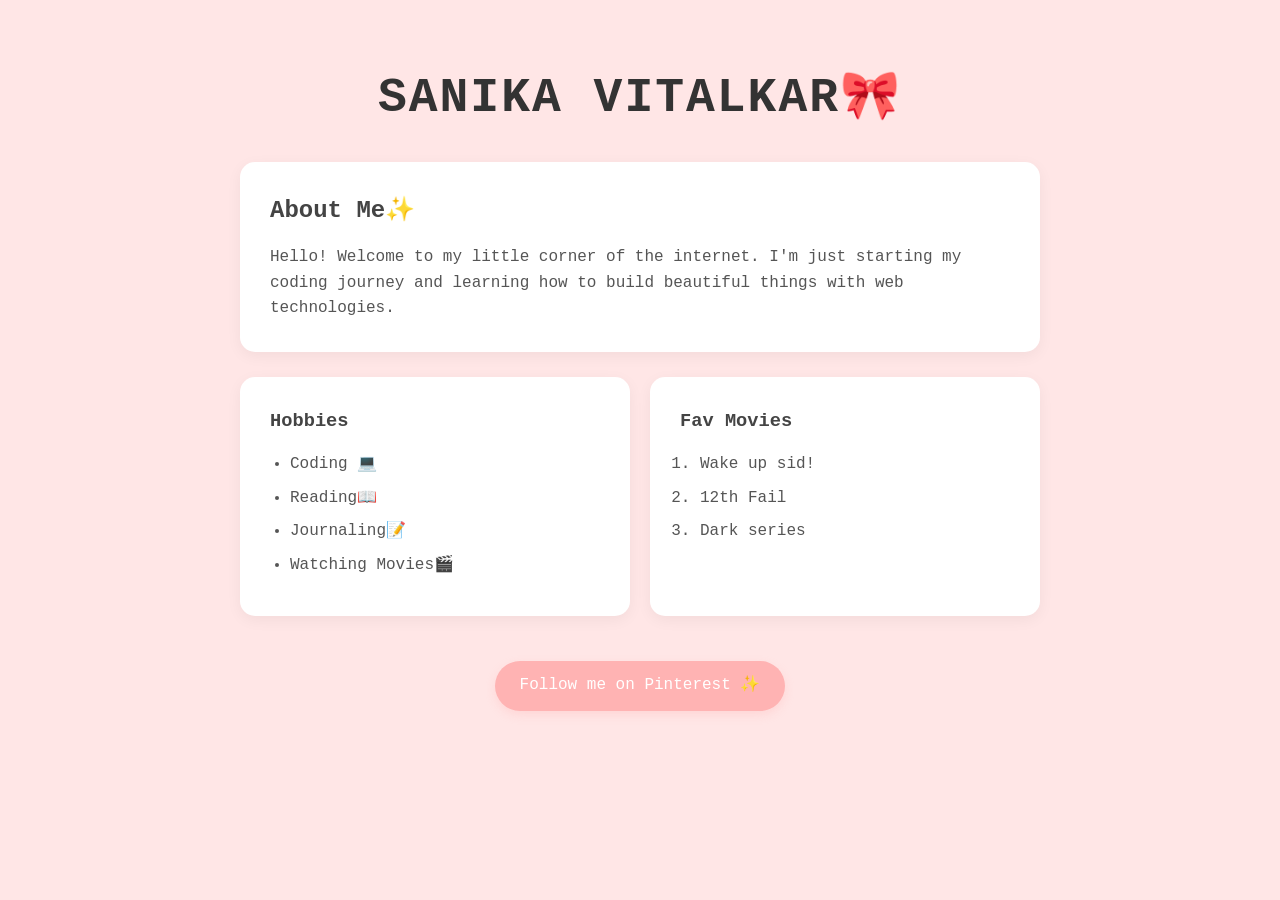
==== index.html @ 70b39cd8 "rename to index.html" ====
<!DOCTYPE html>
<html lang="en">
<head>
    <meta charset="UTF-8">
    <meta name="viewport" content="width=device-width, initial-scale=1.0">
    <title>Sanika's Profile</title>
    <!-- Link to the new CSS file -->
    <link rel="stylesheet" href="style.css">
    <!-- Link to Google Fonts for an aesthetic look -->
    <link rel="preconnect" href="https://fonts.googleapis.com">
    <link href="https://fonts.googleapis.com/css2?family=Poppins:wght@300;400;600&display=swap" rel="stylesheet">
</head>
<body>

    <div class="main-container">
        <!-- Name in Centre -->
        <header>
            <h1>Sanika Vitalkar🎀</h1>
        </header>

        <!-- About Me Section -->
        <section class="card">
            <h2>About Me✨</h2>
            <p>Hello! Welcome to my little corner of the internet. I'm just starting my coding journey and learning how to build beautiful things with web technologies.</p>
        </section>

<!-- Details Section (Hobbies, Movies) -->
        <section class="details-grid">
            <div class="card">
                <h3>Hobbies</h3>
                <ul>
                    <li>Coding 💻</li>
                    <li>Reading📖</li>
                    <li>Journaling📝</li>
                    <li>Watching Movies🎬</li>
                </ul>
            </div>
            
            <div class="card">
                <h3>Fav Movies</h3>
                <ol>
                    <li>Wake up sid!</li>
                    <li>12th Fail</li>
                    <li>Dark series</li>
                </ol>
            </div>
        </section>

        <!-- Pinterest Link -->
        <footer class="footer">
            <a href="https://pin.it/4tA5A5gts" target="_blank" class="pinterest-link">
                Follow me on Pinterest ✨
            </a>
        </footer>
---- style.css ----
/* --- Global Styles --- */
* {
    box-sizing: border-box;
    margin: 0;
    padding: 0;
}

body {
    /* Apply the light pink background color */
    background-color: #ffe6e6; 
    /* Use the modern, aesthetic font */
    font-family: 'Courier New', monospace;
    color: #555;
    line-height: 1.6;
    display: flex;
    justify-content: center;
    min-height: 100vh;
    padding: 20px;
}

.main-container {
    width: 100%;
    max-width: 800px; /* Keeps the content from getting too wide */
    display: flex;
    flex-direction: column;
    gap: 25px; /* Space between sections */
}
/* --- Typography --- */
h1 {
    text-align: center;
    color: #333;
    font-weight: 600;
    margin-top: 40px;
    font-size: 3em; /* Big and centered */
    text-transform: uppercase;
    letter-spacing: 2px;
}

h2, h3 {
    color: #444;
    margin-bottom: 15px;
    font-weight: 600;
}

/* --- The Card Container Style --- */
.card {
    background: white;
    padding: 30px;
    border-radius: 15px;
    /* Soft shadow for the minimal, floating look */
    box-shadow: 0 4px 15px rgba(0,0,0,0.05); 
}
/* --- Details Section (Two columns) --- */
.details-grid {
    display: grid;
    grid-template-columns: 1fr 1fr; /* Two equal columns */
    gap: 20px;
}

/* Make it stack vertically on small screens */
@media (max-width: 600px) {
    .details-grid {
        grid-template-columns: 1fr;
    }
}

ul, ol {
    margin-left: 20px;
}

li {
    margin-bottom: 8px;
}

/* --- Footer & Pinterest Link --- */
.footer {
    text-align: center;
    margin-top: 20px;
    margin-bottom: 40px;
}
.pinterest-link {
    display: inline-block;
    text-decoration: none;
    /* Aesthetic button color */
    background-color: #ffb3b3; 
    color: white;
    padding: 12px 25px;
    border-radius: 30px; /* Pill shape button */
    font-weight: 500;
    transition: background-color 0.3s ease;
    box-shadow: 0 4px 10px rgba(255,179,179,0.3);
}

.pinterest-link:hover {
    /* Slightly darker pink on hover */
    background-color: #ff9999; 
}
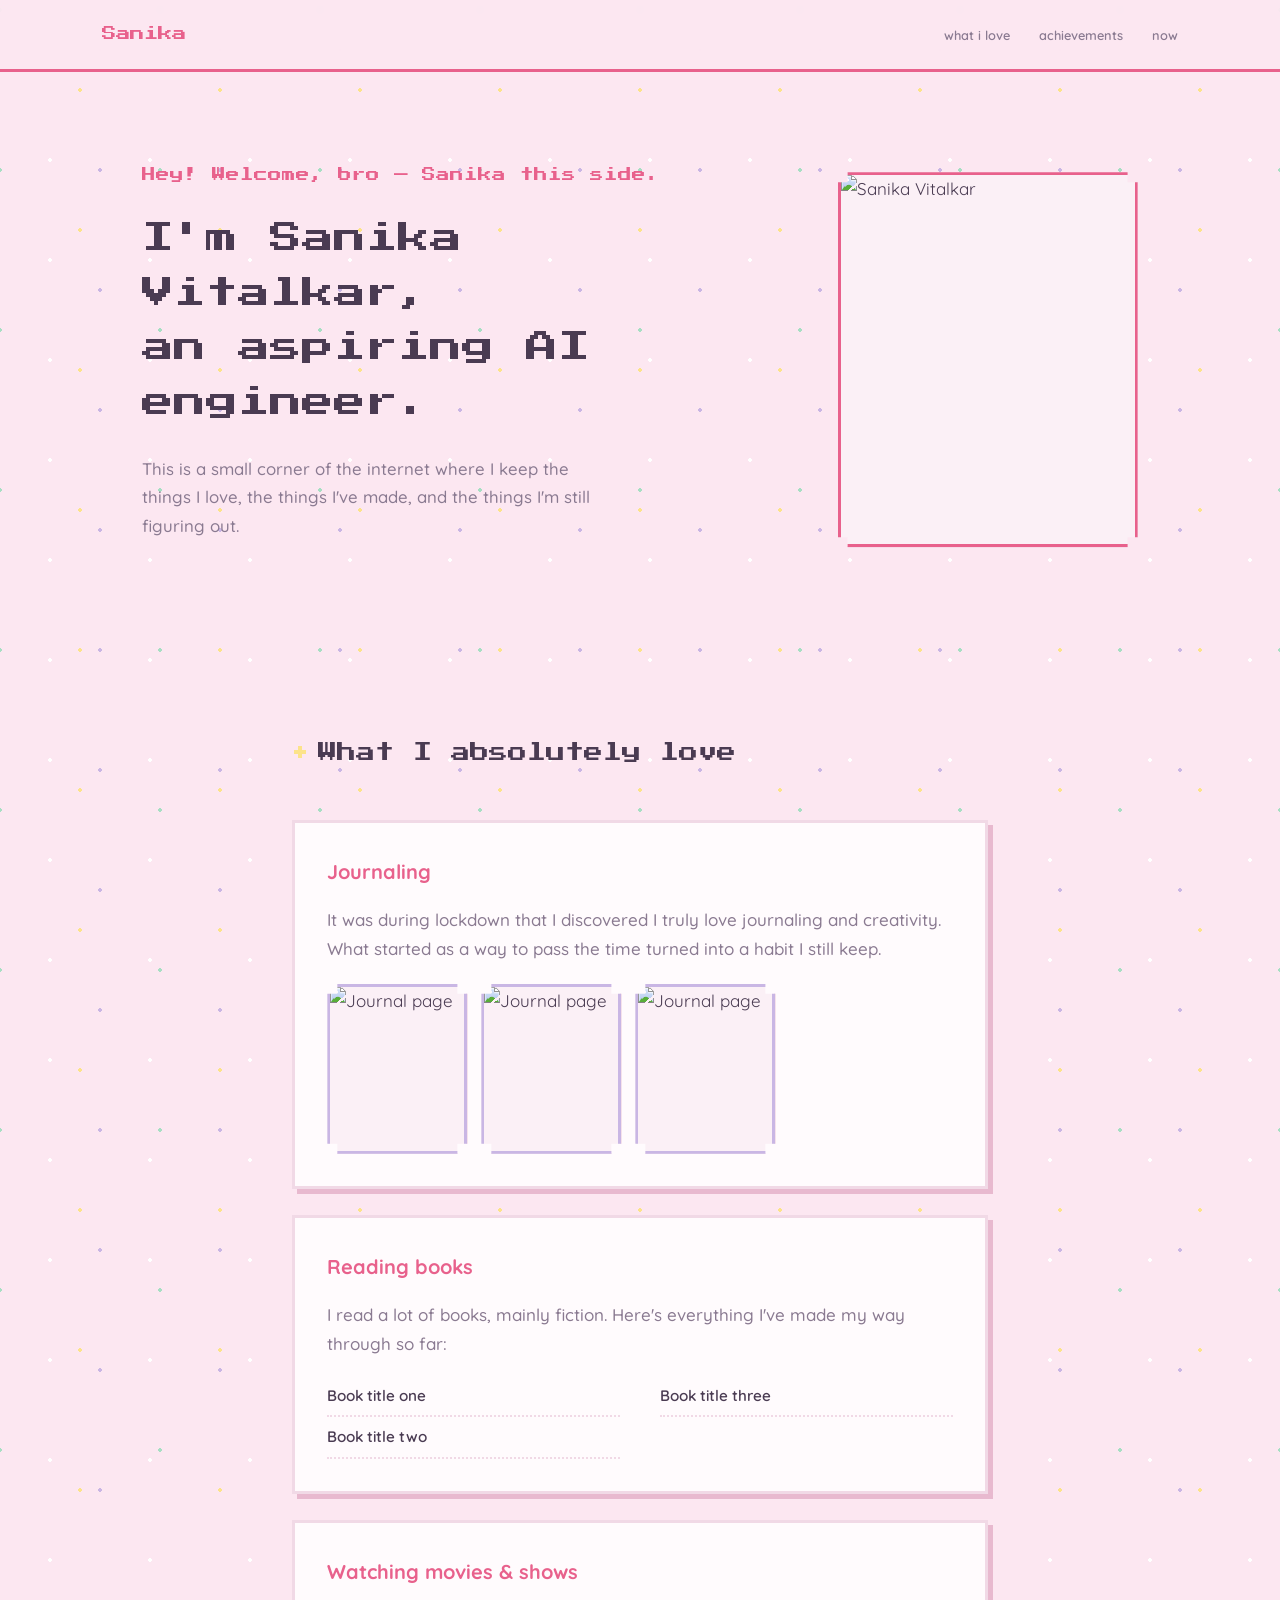
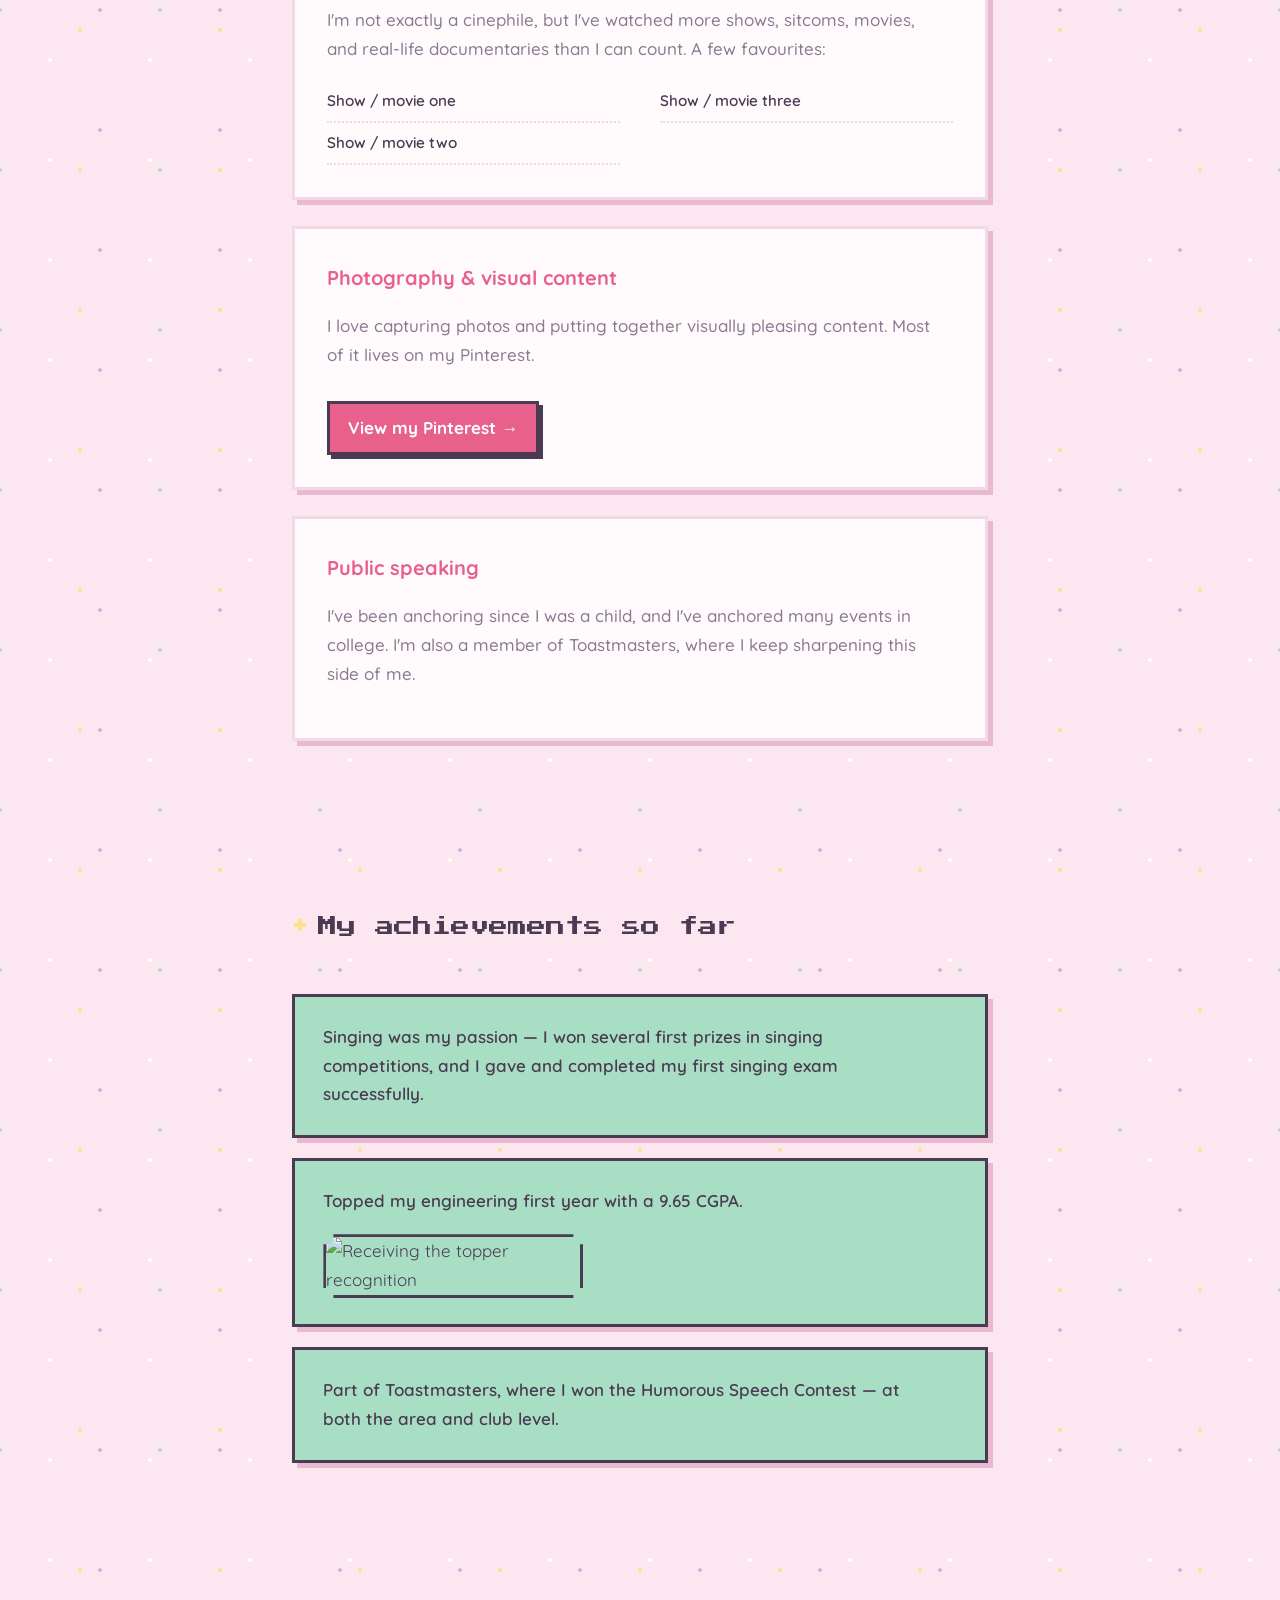
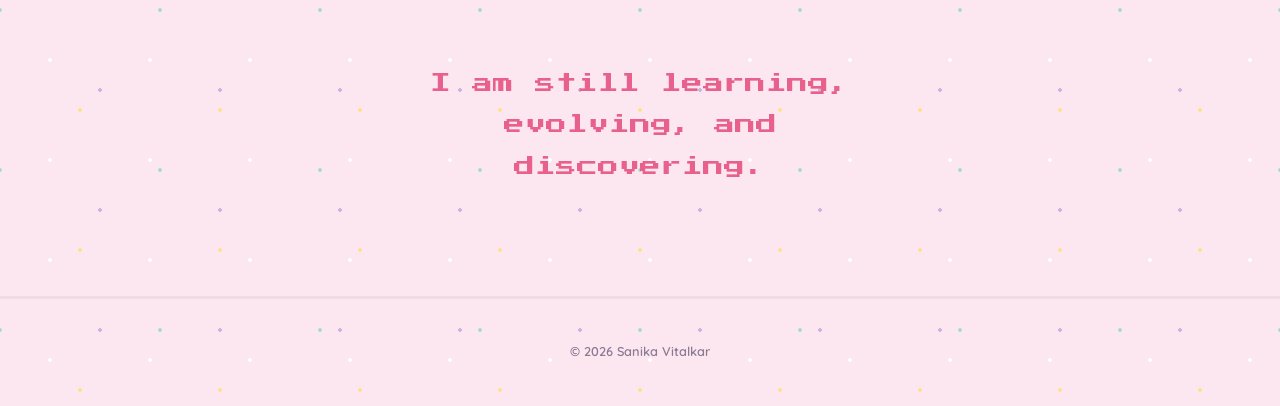
==== commit a829b1bb: "Updated Portfolio" ====
--- a/index.html
+++ b/index.html
@@ -1,54 +1,119 @@
 <!DOCTYPE html>
 <html lang="en">
 <head>
-    <meta charset="UTF-8">
-    <meta name="viewport" content="width=device-width, initial-scale=1.0">
-    <title>Sanika's Profile</title>
-    <!-- Link to the new CSS file -->
-    <link rel="stylesheet" href="style.css">
-    <!-- Link to Google Fonts for an aesthetic look -->
-    <link rel="preconnect" href="https://fonts.googleapis.com">
-    <link href="https://fonts.googleapis.com/css2?family=Poppins:wght@300;400;600&display=swap" rel="stylesheet">
+<meta charset="UTF-8">
+<meta name="viewport" content="width=device-width, initial-scale=1.0">
+<title>Sanika Vitalkar</title>
+<link rel="preconnect" href="https://fonts.googleapis.com">
+<link rel="preconnect" href="https://fonts.gstatic.com" crossorigin>
+<link href="https://fonts.googleapis.com/css2?family=Press+Start+2P&family=Quicksand:wght@400;500;600;700&display=swap" rel="stylesheet">
+<link rel="stylesheet" href="style.css">
 </head>
 <body>
 
-    <div class="main-container">
-        <!-- Name in Centre -->
-        <header>
-            <h1>Sanika Vitalkar🎀</h1>
-        </header>
+<nav class="topnav">
+  <span class="brand">Sanika</span>
+  <div class="navlinks">
+    <a href="#love">what i love</a>
+    <a href="#achievements">achievements</a>
+    <a href="#now">now</a>
+  </div>
+</nav>
 
-        <!-- About Me Section -->
-        <section class="card">
-            <h2>About Me✨</h2>
-            <p>Hello! Welcome to my little corner of the internet. I'm just starting my coding journey and learning how to build beautiful things with web technologies.</p>
-        </section>
+<!-- ============ INTRO ============ -->
+<header class="intro" id="intro">
+  <div class="intro-text">
+    <p class="greeting">Hey! Welcome, bro — Sanika this side.</p>
+    <h1>I'm Sanika Vitalkar,<br>an aspiring AI engineer.</h1>
+    <p class="intro-sub">This is a small corner of the internet where I keep the things I love, the things I've made, and the things I'm still figuring out.</p>
+  </div>
+  <div class="intro-photo pixel-corners">
+    <img src="images/intro.jpg" alt="Sanika Vitalkar">
+    <!-- Replace images/intro.jpg with your photo. Keep the filename or update the src above. -->
+  </div>
+</header>
 
-<!-- Details Section (Hobbies, Movies) -->
-        <section class="details-grid">
-            <div class="card">
-                <h3>Hobbies</h3>
-                <ul>
-                    <li>Coding 💻</li>
-                    <li>Reading📖</li>
-                    <li>Journaling📝</li>
-                    <li>Watching Movies🎬</li>
-                </ul>
-            </div>
-            
-            <div class="card">
-                <h3>Fav Movies</h3>
-                <ol>
-                    <li>Wake up sid!</li>
-                    <li>12th Fail</li>
-                    <li>Dark series</li>
-                </ol>
-            </div>
-        </section>
+<!-- ============ WHAT I LOVE ============ -->
+<section class="love" id="love">
+  <h2><span class="pixel-star" aria-hidden="true"></span>What I absolutely love</h2>
 
-        <!-- Pinterest Link -->
-        <footer class="footer">
-            <a href="https://pin.it/4tA5A5gts" target="_blank" class="pinterest-link">
-                Follow me on Pinterest ✨
-            </a>
-        </footer>+  <div class="love-item">
+    <h3>Journaling</h3>
+    <p>It was during lockdown that I discovered I truly love journaling and creativity. What started as a way to pass the time turned into a habit I still keep.</p>
+    <div class="photo-strip">
+      <img class="pixel-corners" src="images/journal-1.jpg" alt="Journal page">
+      <img class="pixel-corners" src="images/journal-2.jpg" alt="Journal page">
+      <img class="pixel-corners" src="images/journal-3.jpg" alt="Journal page">
+      <!-- Add as many images/journal-*.jpg files as you like, and copy this <img> line for each -->
+    </div>
+  </div>
+
+  <div class="love-item">
+    <h3>Reading books</h3>
+    <p>I read a lot of books, mainly fiction. Here's everything I've made my way through so far:</p>
+    <ul class="stack-list">
+      <li>Book title one</li>
+      <li>Book title two</li>
+      <li>Book title three</li>
+      <!-- Add one <li> per book -->
+    </ul>
+  </div>
+
+  <div class="love-item">
+    <h3>Watching movies &amp; shows</h3>
+    <p>I'm not exactly a cinephile, but I've watched more shows, sitcoms, movies, and real-life documentaries than I can count. A few favourites:</p>
+    <ul class="stack-list">
+      <li>Show / movie one</li>
+      <li>Show / movie two</li>
+      <li>Show / movie three</li>
+      <!-- Add one <li> per favourite -->
+    </ul>
+  </div>
+
+  <div class="love-item">
+    <h3>Photography &amp; visual content</h3>
+    <p>I love capturing photos and putting together visually pleasing content. Most of it lives on my Pinterest.</p>
+    <a class="pinterest-link" href="https://pinterest.com/yourusername" target="_blank" rel="noopener">View my Pinterest &rarr;</a>
+    <!-- Replace the href above with your actual Pinterest URL -->
+  </div>
+
+  <div class="love-item">
+    <h3>Public speaking</h3>
+    <p>I've been anchoring since I was a child, and I've anchored many events in college. I'm also a member of Toastmasters, where I keep sharpening this side of me.</p>
+  </div>
+</section>
+
+<!-- ============ ACHIEVEMENTS ============ -->
+<section class="achievements" id="achievements">
+  <h2><span class="pixel-star" aria-hidden="true"></span>My achievements so far</h2>
+
+  <div class="achievement">
+    <p>Singing was my passion — I won several first prizes in singing competitions, and I gave and completed my first singing exam successfully.</p>
+  </div>
+
+  <div class="achievement achievement-with-image">
+    <p>Topped my engineering first year with a 9.65 CGPA.</p>
+    <img class="pixel-corners" src="images/topper.jpg" alt="Receiving the topper recognition">
+    <!-- Replace images/topper.jpg with your photo from that recognition -->
+  </div>
+
+  <div class="achievement">
+    <p>Part of Toastmasters, where I won the Humorous Speech Contest — at both the area and club level.</p>
+  </div>
+</section>
+
+<!-- ============ NOW ============ -->
+<section class="now" id="now">
+  <p>I am still learning, evolving, and discovering.</p>
+</section>
+
+<footer>
+  <p>&copy; <span id="year"></span> Sanika Vitalkar</p>
+</footer>
+
+<script>
+  document.getElementById('year').textContent = new Date().getFullYear();
+</script>
+
+</body>
+</html>
--- a/style.css
+++ b/style.css
@@ -1,97 +1,301 @@
-/* --- Global Styles --- */
-* {
-    box-sizing: border-box;
-    margin: 0;
-    padding: 0;
-}
+:root {
+  --pink-bg: #FCE7F1;
+  --paper: #FFFBFD;
+  --paper-raised: #FBF0F6;
+  --ink: #4A3B52;
+  --ink-soft: #8A7A91;
+  --lavender: #C9B6E4;
+  --mint: #A8DFC4;
+  --butter: #FCE38A;
+  --berry: #E8618C;
+  --rule: #F1D9E6;
+  --shadow: #E8B9CF;
+}
+
+* { box-sizing: border-box; }
+
+html { scroll-behavior: smooth; }
 
 body {
-    /* Apply the light pink background color */
-    background-color: #ffe6e6; 
-    /* Use the modern, aesthetic font */
-    font-family: 'Courier New', monospace;
-    color: #555;
-    line-height: 1.6;
-    display: flex;
-    justify-content: center;
-    min-height: 100vh;
-    padding: 20px;
-}
-
-.main-container {
-    width: 100%;
-    max-width: 800px; /* Keeps the content from getting too wide */
-    display: flex;
-    flex-direction: column;
-    gap: 25px; /* Space between sections */
-}
-/* --- Typography --- */
-h1 {
-    text-align: center;
-    color: #333;
-    font-weight: 600;
-    margin-top: 40px;
-    font-size: 3em; /* Big and centered */
-    text-transform: uppercase;
-    letter-spacing: 2px;
-}
-
-h2, h3 {
-    color: #444;
-    margin-bottom: 15px;
-    font-weight: 600;
-}
-
-/* --- The Card Container Style --- */
-.card {
-    background: white;
-    padding: 30px;
-    border-radius: 15px;
-    /* Soft shadow for the minimal, floating look */
-    box-shadow: 0 4px 15px rgba(0,0,0,0.05); 
-}
-/* --- Details Section (Two columns) --- */
-.details-grid {
-    display: grid;
-    grid-template-columns: 1fr 1fr; /* Two equal columns */
-    gap: 20px;
-}
-
-/* Make it stack vertically on small screens */
-@media (max-width: 600px) {
-    .details-grid {
-        grid-template-columns: 1fr;
-    }
-}
-
-ul, ol {
-    margin-left: 20px;
-}
-
-li {
-    margin-bottom: 8px;
-}
-
-/* --- Footer & Pinterest Link --- */
-.footer {
-    text-align: center;
-    margin-top: 20px;
-    margin-bottom: 40px;
-}
+  margin: 0;
+  background-color: var(--pink-bg);
+  background-image:
+    radial-gradient(var(--butter) 2px, transparent 2px),
+    radial-gradient(var(--mint) 2px, transparent 2px),
+    radial-gradient(var(--lavender) 2px, transparent 2px),
+    radial-gradient(#FFFFFF 2px, transparent 2px);
+  background-size: 140px 140px, 160px 160px, 120px 120px, 100px 100px;
+  background-position: 10px 20px, 80px 90px, 40px 110px, 100px 10px;
+  image-rendering: pixelated;
+  color: var(--ink);
+  font-family: 'Quicksand', sans-serif;
+  font-size: 17px;
+  line-height: 1.7;
+}
+
+h1, h2, h3, .greeting, .brand {
+  font-family: 'Press Start 2P', monospace;
+  font-weight: 400;
+  margin: 0;
+  color: var(--ink);
+}
+
+a { color: inherit; }
+
+/* pixel corner cut - chunky 8-bit frame */
+.pixel-corners {
+  clip-path: polygon(
+    0 10px, 10px 10px, 10px 0,
+    calc(100% - 10px) 0, calc(100% - 10px) 10px, 100% 10px,
+    100% calc(100% - 10px), calc(100% - 10px) calc(100% - 10px), calc(100% - 10px) 100%,
+    10px 100%, 10px calc(100% - 10px), 0 calc(100% - 10px)
+  );
+}
+
+/* pixel star / sparkle icon, built from blocks (no font emoji) */
+.pixel-star {
+  display: inline-block;
+  width: 16px;
+  height: 16px;
+  margin-right: 10px;
+  vertical-align: middle;
+  background-image:
+    linear-gradient(var(--butter), var(--butter));
+  -webkit-mask-image: url("data:image/svg+xml,%3Csvg xmlns='http://www.w3.org/2000/svg' viewBox='0 0 8 8' shape-rendering='crispEdges'%3E%3Cpath fill='%23000' d='M3 0h2v2h2v2h-2v2h-2v-2h-2v-2h2z'/%3E%3C/svg%3E");
+  mask-image: url("data:image/svg+xml,%3Csvg xmlns='http://www.w3.org/2000/svg' viewBox='0 0 8 8' shape-rendering='crispEdges'%3E%3Cpath fill='%23000' d='M3 0h2v2h2v2h-2v2h-2v-2h-2v-2h2z'/%3E%3C/svg%3E");
+  mask-size: contain;
+  -webkit-mask-size: contain;
+  image-rendering: pixelated;
+}
+
+/* ---------- NAV ---------- */
+.topnav {
+  position: sticky;
+  top: 0;
+  z-index: 10;
+  display: flex;
+  justify-content: space-between;
+  align-items: center;
+  padding: 20px 8vw;
+  background: rgba(252, 231, 241, 0.9);
+  backdrop-filter: blur(4px);
+  border-bottom: 3px solid var(--berry);
+}
+
+.brand { font-size: 0.9rem; color: var(--berry); }
+
+.navlinks a {
+  text-decoration: none;
+  margin-left: 24px;
+  font-size: 0.8rem;
+  font-family: 'Quicksand', sans-serif;
+  font-weight: 600;
+  color: var(--ink-soft);
+  padding-bottom: 3px;
+  border-bottom: 3px solid transparent;
+  transition: border-color 0.15s ease, color 0.15s ease;
+}
+
+.navlinks a:hover {
+  color: var(--berry);
+  border-color: var(--mint);
+}
+
+/* ---------- INTRO ---------- */
+.intro {
+  display: flex;
+  align-items: center;
+  gap: 6vw;
+  padding: 10vh 8vw 12vh;
+  max-width: 1200px;
+  margin: 0 auto;
+}
+
+.intro-text { flex: 1.3; }
+
+.greeting {
+  font-size: 0.85rem;
+  color: var(--berry);
+  display: inline-block;
+  margin-bottom: 24px;
+  line-height: 1.8;
+}
+
+.intro h1 {
+  font-size: clamp(1.3rem, 3vw, 2rem);
+  line-height: 1.7;
+}
+
+.intro-sub {
+  margin-top: 26px;
+  max-width: 46ch;
+  color: var(--ink-soft);
+  font-size: 1.05rem;
+  font-weight: 500;
+}
+
+.intro-photo {
+  flex: 1;
+  aspect-ratio: 4 / 5;
+  background: var(--paper-raised);
+  border: 3px solid var(--berry);
+  box-shadow: 6px 6px 0 var(--shadow);
+  overflow: hidden;
+  max-width: 300px;
+}
+
+.intro-photo img {
+  width: 100%;
+  height: 100%;
+  object-fit: cover;
+  display: block;
+}
+
+/* ---------- SECTIONS ---------- */
+section {
+  padding: 8vh 8vw;
+  max-width: 900px;
+  margin: 0 auto;
+}
+
+section h2 {
+  font-size: 1.2rem;
+  margin-bottom: 50px;
+  display: flex;
+  align-items: center;
+}
+
+/* ---------- WHAT I LOVE ---------- */
+.love-item {
+  padding: 32px;
+  margin-bottom: 26px;
+  background: var(--paper);
+  border: 3px solid var(--rule);
+  box-shadow: 5px 5px 0 var(--shadow);
+}
+
+.love-item h3 {
+  font-family: 'Quicksand', sans-serif;
+  font-size: 1.25rem;
+  font-weight: 700;
+  margin-bottom: 10px;
+  color: var(--berry);
+}
+
+.love-item p {
+  color: var(--ink-soft);
+  max-width: 62ch;
+  font-weight: 500;
+}
+
+.stack-list {
+  margin: 16px 0 0;
+  padding: 0;
+  list-style: none;
+  columns: 2;
+  column-gap: 40px;
+}
+
+.stack-list li {
+  padding: 7px 0;
+  border-bottom: 2px dotted var(--rule);
+  break-inside: avoid;
+  font-size: 0.95rem;
+  font-weight: 600;
+}
+
+.photo-strip {
+  display: flex;
+  gap: 14px;
+  margin-top: 20px;
+  flex-wrap: wrap;
+}
+
+.photo-strip img {
+  width: 140px;
+  height: 170px;
+  object-fit: cover;
+  background: var(--paper-raised);
+  border: 3px solid var(--lavender);
+  box-shadow: 4px 4px 0 var(--shadow);
+}
+
 .pinterest-link {
-    display: inline-block;
-    text-decoration: none;
-    /* Aesthetic button color */
-    background-color: #ffb3b3; 
-    color: white;
-    padding: 12px 25px;
-    border-radius: 30px; /* Pill shape button */
-    font-weight: 500;
-    transition: background-color 0.3s ease;
-    box-shadow: 0 4px 10px rgba(255,179,179,0.3);
-}
-
-.pinterest-link:hover {
-    /* Slightly darker pink on hover */
-    background-color: #ff9999; 
+  display: inline-block;
+  margin-top: 14px;
+  text-decoration: none;
+  font-weight: 700;
+  color: #fff;
+  background: var(--berry);
+  padding: 10px 18px;
+  border: 3px solid var(--ink);
+  box-shadow: 4px 4px 0 var(--ink);
+}
+
+/* ---------- ACHIEVEMENTS ---------- */
+.achievement {
+  padding: 26px 28px;
+  margin-bottom: 20px;
+  background: var(--mint);
+  border: 3px solid var(--ink);
+  box-shadow: 5px 5px 0 var(--shadow);
+}
+
+.achievement p {
+  margin: 0;
+  max-width: 60ch;
+  font-weight: 600;
+}
+
+.achievement-with-image img {
+  display: block;
+  margin-top: 18px;
+  max-width: 260px;
+  width: 100%;
+  border: 3px solid var(--ink);
+}
+
+/* ---------- NOW ---------- */
+.now {
+  text-align: center;
+  padding: 12vh 8vw;
+}
+
+.now p {
+  font-family: 'Press Start 2P', monospace;
+  font-size: clamp(0.9rem, 2vw, 1.3rem);
+  color: var(--berry);
+  max-width: 20ch;
+  margin: 0 auto;
+  line-height: 2;
+}
+
+/* ---------- FOOTER ---------- */
+footer {
+  text-align: center;
+  padding: 30px;
+  color: var(--ink-soft);
+  font-size: 0.8rem;
+  border-top: 3px solid var(--rule);
+  font-weight: 600;
+}
+
+/* ---------- RESPONSIVE ---------- */
+@media (max-width: 720px) {
+  .intro { flex-direction: column-reverse; padding-top: 6vh; text-align: left; }
+  .intro-photo { max-width: 220px; }
+  .stack-list { columns: 1; }
+  .navlinks a { margin-left: 14px; font-size: 0.7rem; }
+  section h2 { font-size: 0.95rem; }
+}
+
+/* ---------- ACCESSIBILITY ---------- */
+a:focus-visible, button:focus-visible {
+  outline: 3px solid var(--berry);
+  outline-offset: 3px;
+}
+
+@media (prefers-reduced-motion: reduce) {
+  html { scroll-behavior: auto; }
+  * { transition: none !important; }
 }
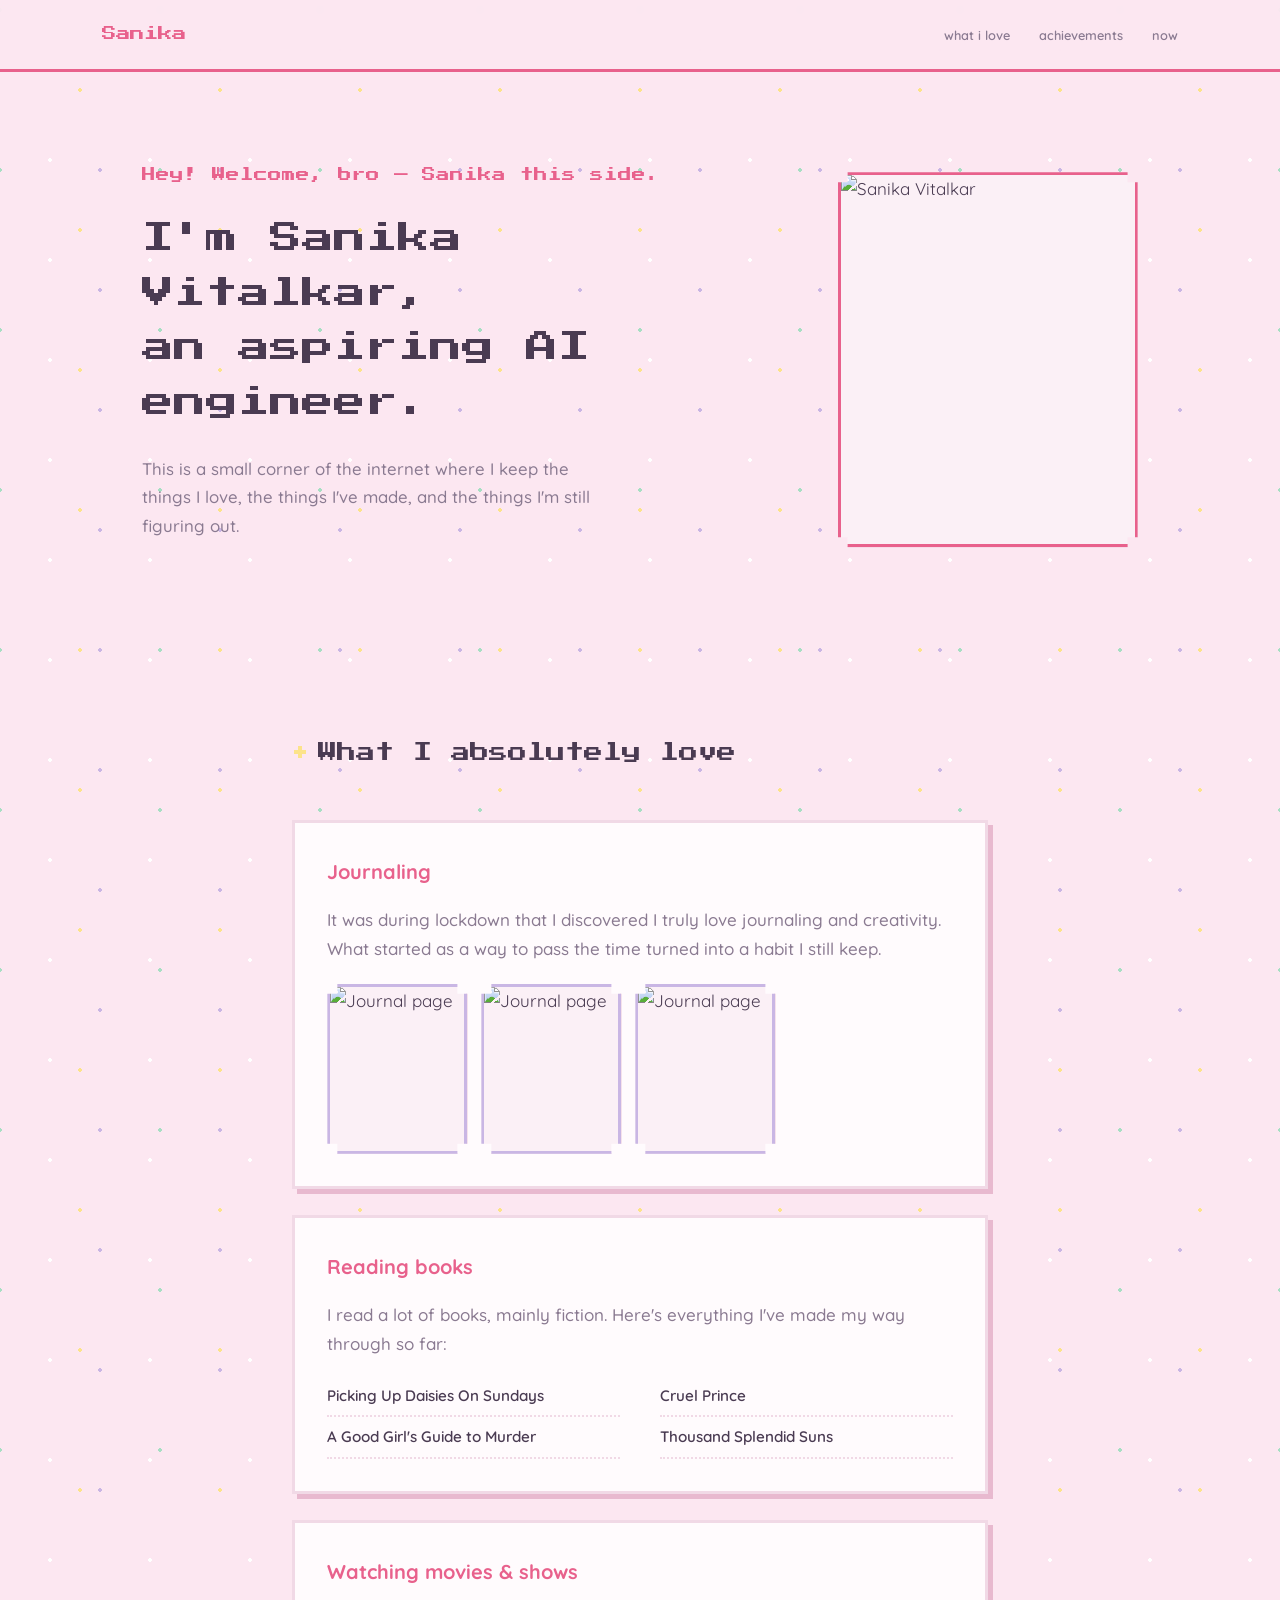
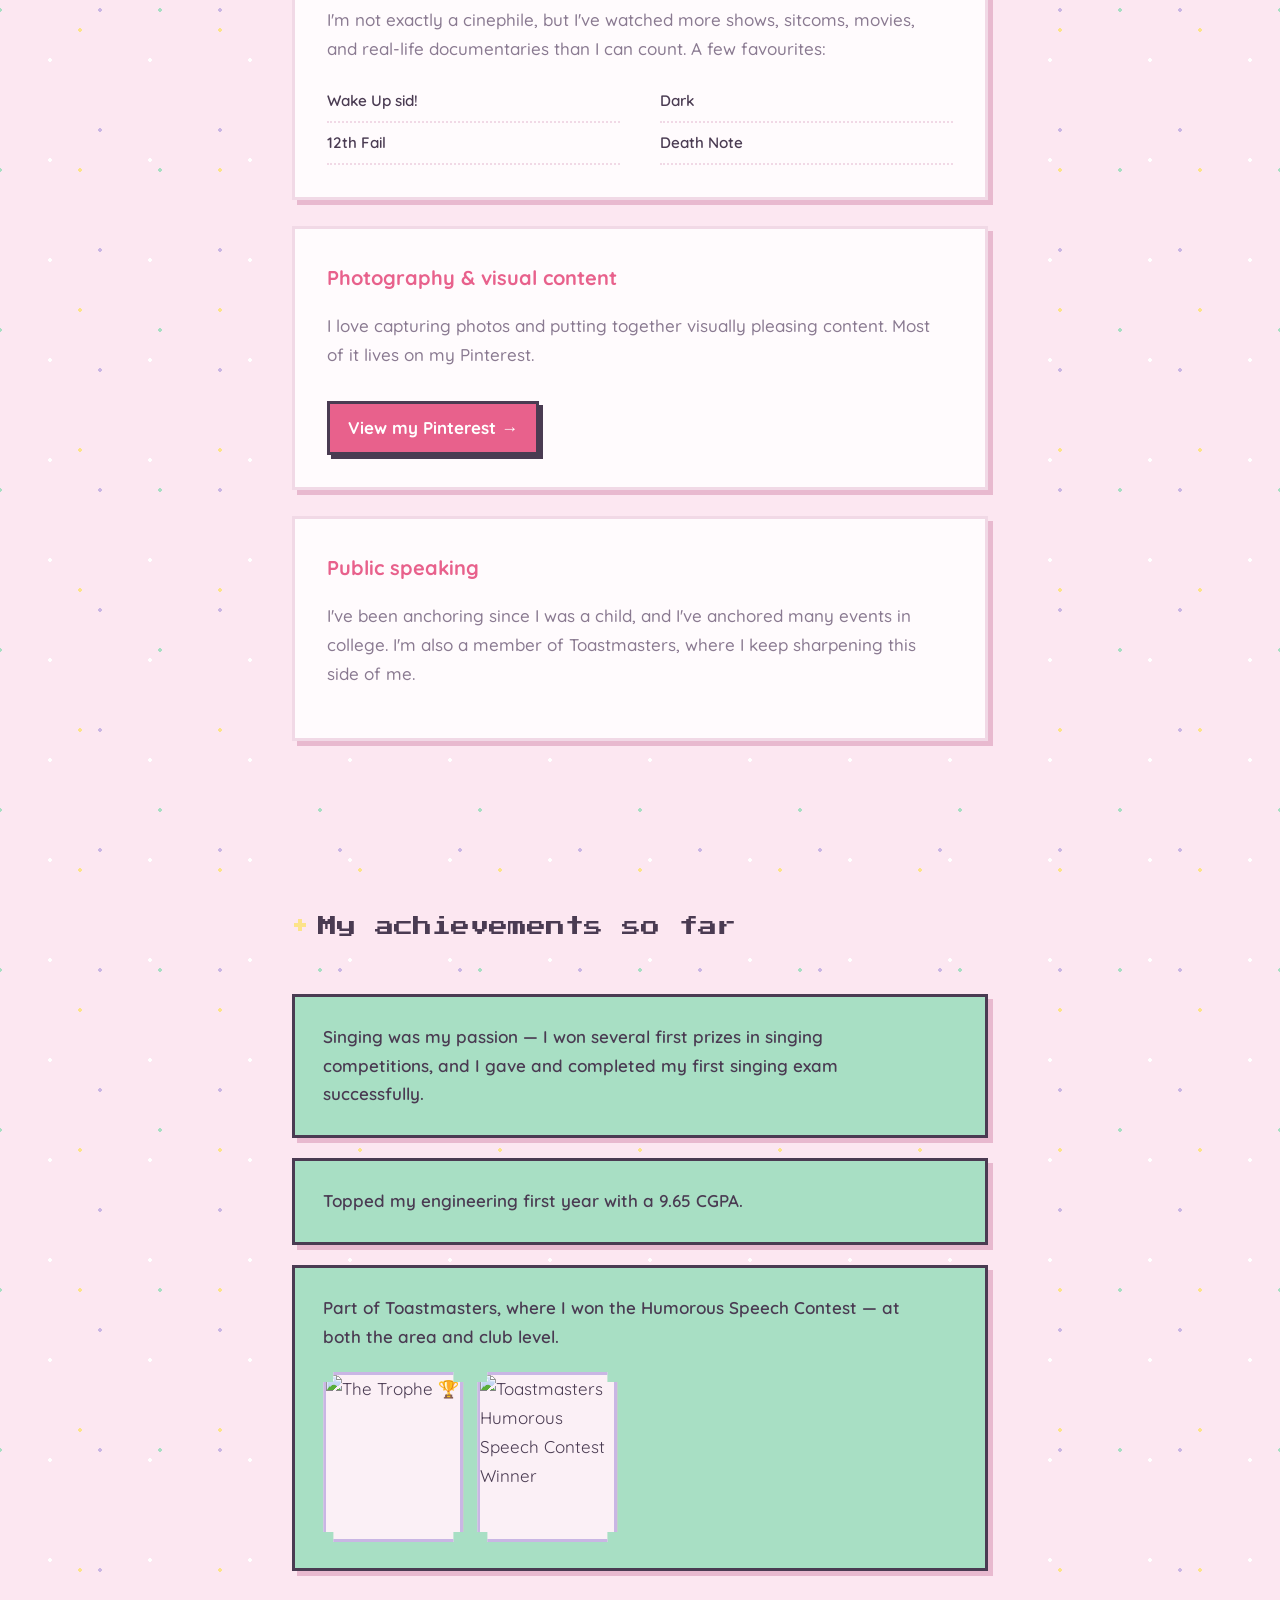
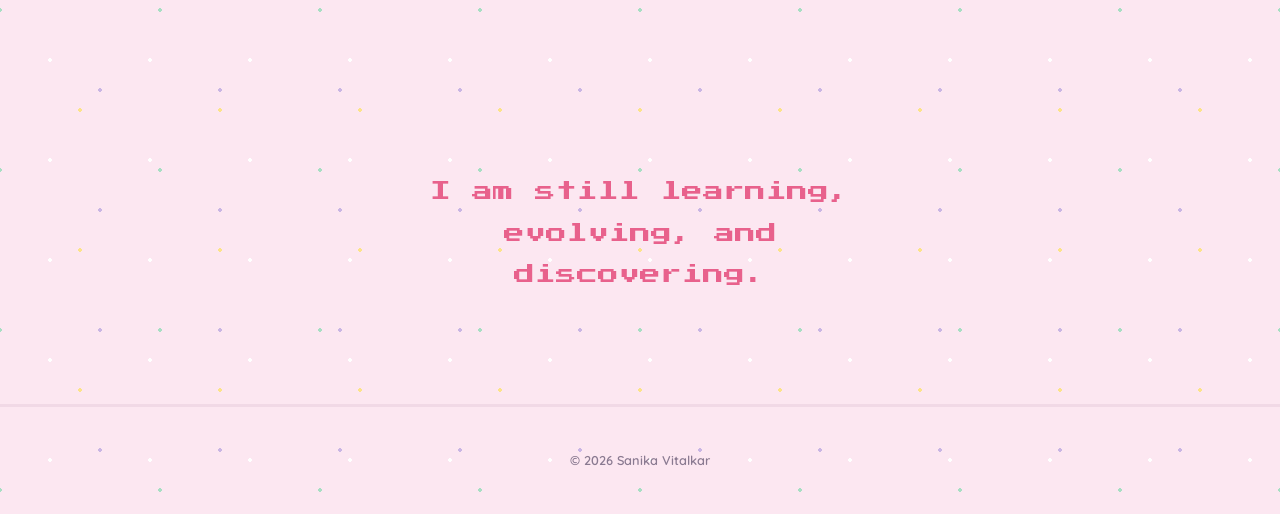
==== commit 99eed751: "Updated website" ====
--- a/index.html
+++ b/index.html
@@ -28,7 +28,7 @@
     <p class="intro-sub">This is a small corner of the internet where I keep the things I love, the things I've made, and the things I'm still figuring out.</p>
   </div>
   <div class="intro-photo pixel-corners">
-    <img src="images/intro.jpg" alt="Sanika Vitalkar">
+    <img src="/Users/sanikavitalkar/Desktop/Coding/mywebpage/Snapchat-1954575254.jpg" alt="Sanika Vitalkar">
     <!-- Replace images/intro.jpg with your photo. Keep the filename or update the src above. -->
   </div>
 </header>
@@ -41,9 +41,9 @@
     <h3>Journaling</h3>
     <p>It was during lockdown that I discovered I truly love journaling and creativity. What started as a way to pass the time turned into a habit I still keep.</p>
     <div class="photo-strip">
-      <img class="pixel-corners" src="images/journal-1.jpg" alt="Journal page">
-      <img class="pixel-corners" src="images/journal-2.jpg" alt="Journal page">
-      <img class="pixel-corners" src="images/journal-3.jpg" alt="Journal page">
+      <img class="pixel-corners" src="/Users/sanikavitalkar/Desktop/Coding/mywebpage/22fb9183c1c4bd786edae18ac4640547.jpg" alt="Journal page">
+      <img class="pixel-corners" src="/Users/sanikavitalkar/Desktop/Coding/mywebpage/076020383915584fd6363f824c3673da.jpg" alt="Journal page">
+      <img class="pixel-corners" src="/Users/sanikavitalkar/Desktop/Coding/mywebpage/ce2f0ea30c410d60eb3f73f1df9e2f25.jpg" alt="Journal page">
       <!-- Add as many images/journal-*.jpg files as you like, and copy this <img> line for each -->
     </div>
   </div>
@@ -52,9 +52,10 @@
     <h3>Reading books</h3>
     <p>I read a lot of books, mainly fiction. Here's everything I've made my way through so far:</p>
     <ul class="stack-list">
-      <li>Book title one</li>
-      <li>Book title two</li>
-      <li>Book title three</li>
+      <li>Picking Up Daisies On Sundays</li>
+      <li>A Good Girl's Guide to Murder</li>
+      <li>Cruel Prince</li>
+      <li>Thousand Splendid Suns</li>
       <!-- Add one <li> per book -->
     </ul>
   </div>
@@ -63,9 +64,11 @@
     <h3>Watching movies &amp; shows</h3>
     <p>I'm not exactly a cinephile, but I've watched more shows, sitcoms, movies, and real-life documentaries than I can count. A few favourites:</p>
     <ul class="stack-list">
-      <li>Show / movie one</li>
-      <li>Show / movie two</li>
-      <li>Show / movie three</li>
+      <li>Wake Up sid!</li>
+      <li>12th Fail</li>
+      <li>Dark</li>
+      <li>Death Note</li>
+      
       <!-- Add one <li> per favourite -->
     </ul>
   </div>
@@ -73,7 +76,7 @@
   <div class="love-item">
     <h3>Photography &amp; visual content</h3>
     <p>I love capturing photos and putting together visually pleasing content. Most of it lives on my Pinterest.</p>
-    <a class="pinterest-link" href="https://pinterest.com/yourusername" target="_blank" rel="noopener">View my Pinterest &rarr;</a>
+    <a class="pinterest-link" href="https://pin.it/4tA5A5gts" target="_blank" rel="noopener">View my Pinterest &rarr;</a>
     <!-- Replace the href above with your actual Pinterest URL -->
   </div>
 
@@ -93,13 +96,18 @@
 
   <div class="achievement achievement-with-image">
     <p>Topped my engineering first year with a 9.65 CGPA.</p>
-    <img class="pixel-corners" src="images/topper.jpg" alt="Receiving the topper recognition">
+    
     <!-- Replace images/topper.jpg with your photo from that recognition -->
   </div>
 
   <div class="achievement">
     <p>Part of Toastmasters, where I won the Humorous Speech Contest — at both the area and club level.</p>
+    <div class="photo-strip">
+     <img class="pixel-corners" src="/Users/sanikavitalkar/Desktop/Coding/mywebpage/1000151662.jpg" alt="The Trophe 🏆">
+    <img class="pixel-corners" src="/Users/sanikavitalkar/Desktop/Coding/mywebpage/1000151664.jpg" alt="Toastmasters Humorous Speech Contest Winner">
   </div>
+
+   
 </section>
 
 <!-- ============ NOW ============ -->
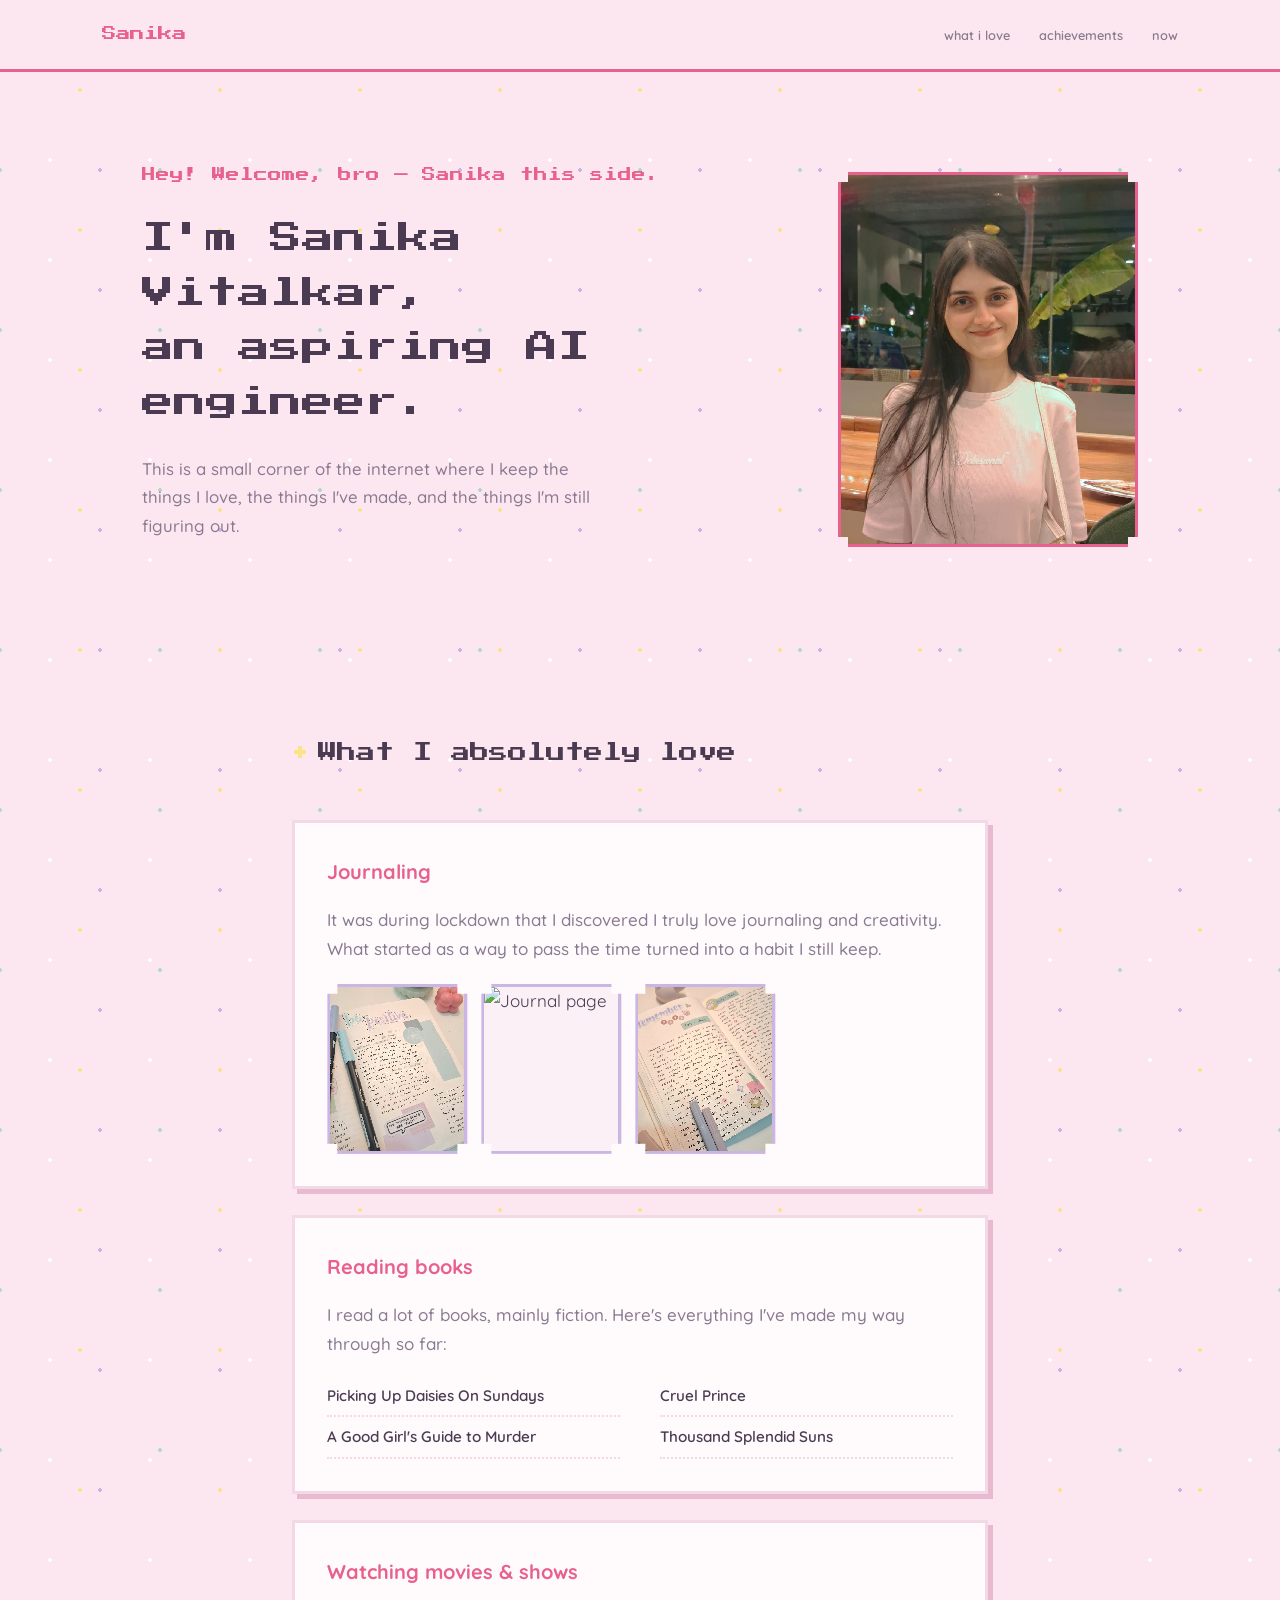
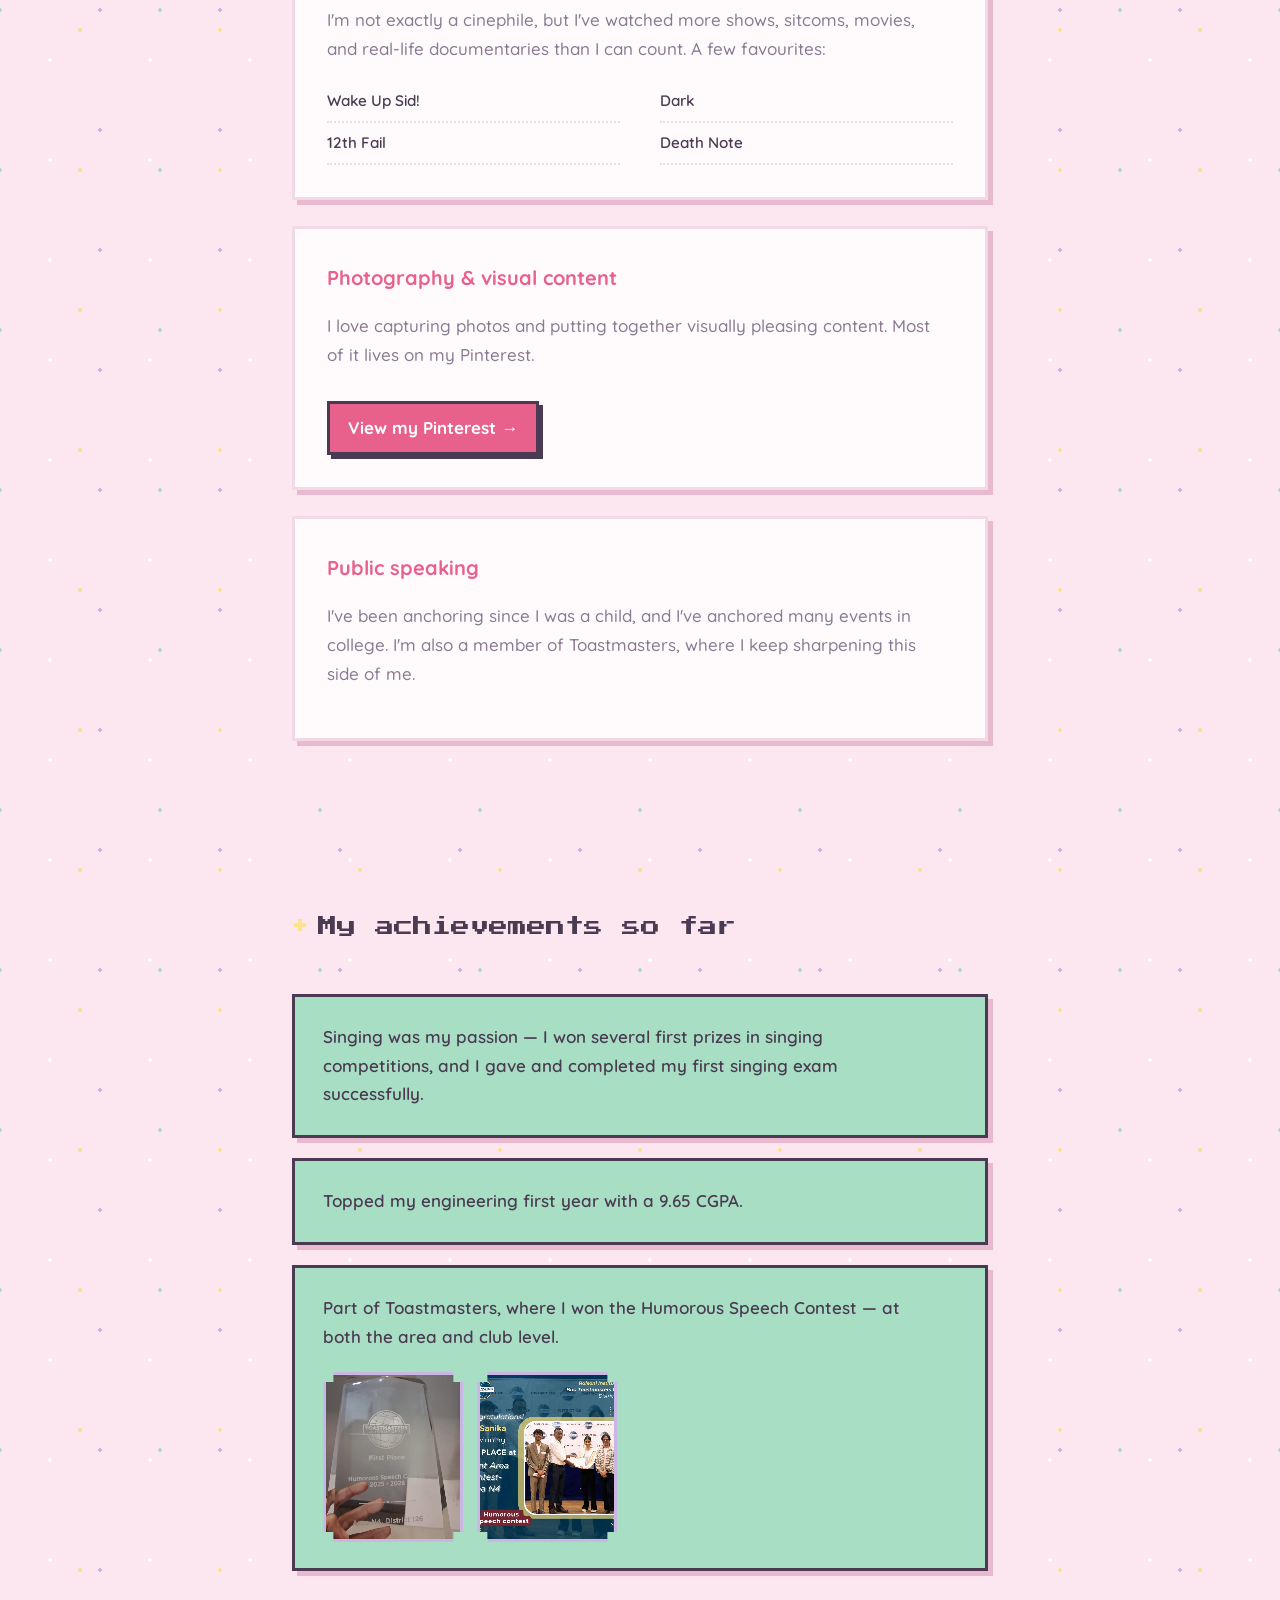
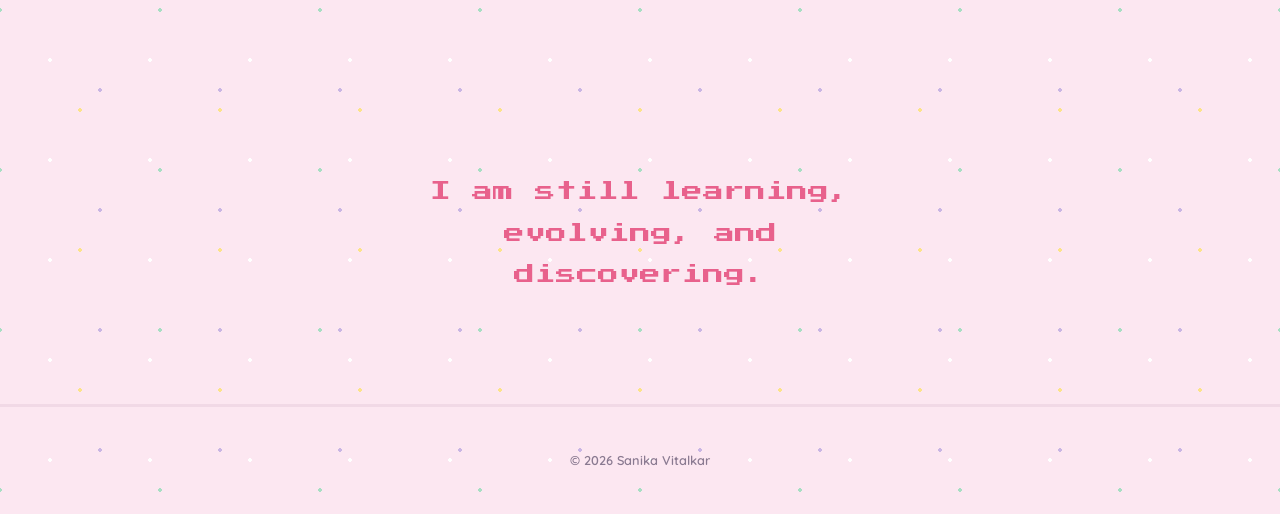
==== commit ac18a3c6: "Updated and added images" ====
--- a/index.html
+++ b/index.html
@@ -28,27 +28,25 @@
     <p class="intro-sub">This is a small corner of the internet where I keep the things I love, the things I've made, and the things I'm still figuring out.</p>
   </div>
   <div class="intro-photo pixel-corners">
-    <img src="/Users/sanikavitalkar/Desktop/Coding/mywebpage/Snapchat-1954575254.jpg" alt="Sanika Vitalkar">
-    <!-- Replace images/intro.jpg with your photo. Keep the filename or update the src above. -->
+    <img src="Snapchat-1954575254.jpg" alt="Sanika Vitalkar">
   </div>
 </header>
 
 <!-- ============ WHAT I LOVE ============ -->
-<section class="love" id="love">
+<section class="love reveal" id="love">
   <h2><span class="pixel-star" aria-hidden="true"></span>What I absolutely love</h2>
 
-  <div class="love-item">
+  <div class="love-item reveal">
     <h3>Journaling</h3>
     <p>It was during lockdown that I discovered I truly love journaling and creativity. What started as a way to pass the time turned into a habit I still keep.</p>
     <div class="photo-strip">
-      <img class="pixel-corners" src="/Users/sanikavitalkar/Desktop/Coding/mywebpage/22fb9183c1c4bd786edae18ac4640547.jpg" alt="Journal page">
-      <img class="pixel-corners" src="/Users/sanikavitalkar/Desktop/Coding/mywebpage/076020383915584fd6363f824c3673da.jpg" alt="Journal page">
-      <img class="pixel-corners" src="/Users/sanikavitalkar/Desktop/Coding/mywebpage/ce2f0ea30c410d60eb3f73f1df9e2f25.jpg" alt="Journal page">
-      <!-- Add as many images/journal-*.jpg files as you like, and copy this <img> line for each -->
+      <img class="pixel-corners" src="22fb9183c1c4bd786edae18ac4640547.jpg" alt="Journal page">
+      <img class="pixel-corners" src="0760203839155584fd6363f824c3673da.jpg" alt="Journal page">
+      <img class="pixel-corners" src="ce2f0ea30c410d60eb3f73f1df9e2f25.jpg" alt="Journal page">
     </div>
   </div>
 
-  <div class="love-item">
+  <div class="love-item reveal">
     <h3>Reading books</h3>
     <p>I read a lot of books, mainly fiction. Here's everything I've made my way through so far:</p>
     <ul class="stack-list">
@@ -56,31 +54,27 @@
       <li>A Good Girl's Guide to Murder</li>
       <li>Cruel Prince</li>
       <li>Thousand Splendid Suns</li>
-      <!-- Add one <li> per book -->
     </ul>
   </div>
 
-  <div class="love-item">
+  <div class="love-item reveal">
     <h3>Watching movies &amp; shows</h3>
     <p>I'm not exactly a cinephile, but I've watched more shows, sitcoms, movies, and real-life documentaries than I can count. A few favourites:</p>
     <ul class="stack-list">
-      <li>Wake Up sid!</li>
+      <li>Wake Up Sid!</li>
       <li>12th Fail</li>
       <li>Dark</li>
       <li>Death Note</li>
-      
-      <!-- Add one <li> per favourite -->
     </ul>
   </div>
 
-  <div class="love-item">
+  <div class="love-item reveal">
     <h3>Photography &amp; visual content</h3>
     <p>I love capturing photos and putting together visually pleasing content. Most of it lives on my Pinterest.</p>
     <a class="pinterest-link" href="https://pin.it/4tA5A5gts" target="_blank" rel="noopener">View my Pinterest &rarr;</a>
-    <!-- Replace the href above with your actual Pinterest URL -->
   </div>
 
-  <div class="love-item">
+  <div class="love-item reveal">
     <h3>Public speaking</h3>
     <p>I've been anchoring since I was a child, and I've anchored many events in college. I'm also a member of Toastmasters, where I keep sharpening this side of me.</p>
   </div>
@@ -90,29 +84,26 @@
 <section class="achievements" id="achievements">
   <h2><span class="pixel-star" aria-hidden="true"></span>My achievements so far</h2>
 
-  <div class="achievement">
+  <div class="achievement reveal">
     <p>Singing was my passion — I won several first prizes in singing competitions, and I gave and completed my first singing exam successfully.</p>
   </div>
 
-  <div class="achievement achievement-with-image">
+  <div class="achievement achievement-with-image reveal">
     <p>Topped my engineering first year with a 9.65 CGPA.</p>
-    
-    <!-- Replace images/topper.jpg with your photo from that recognition -->
   </div>
 
-  <div class="achievement">
+  <div class="achievement reveal">
     <p>Part of Toastmasters, where I won the Humorous Speech Contest — at both the area and club level.</p>
     <div class="photo-strip">
-     <img class="pixel-corners" src="/Users/sanikavitalkar/Desktop/Coding/mywebpage/1000151662.jpg" alt="The Trophe 🏆">
-    <img class="pixel-corners" src="/Users/sanikavitalkar/Desktop/Coding/mywebpage/1000151664.jpg" alt="Toastmasters Humorous Speech Contest Winner">
+      <img class="pixel-corners" src="1000151662.jpg" alt="The Trophy">
+      <img class="pixel-corners" src="1000151664.jpg" alt="Toastmasters Humorous Speech Contest Winner">
+    </div>
   </div>
-
-   
 </section>
 
 <!-- ============ NOW ============ -->
 <section class="now" id="now">
-  <p>I am still learning, evolving, and discovering.</p>
+  <p class="reveal">I am still learning, evolving, and discovering.</p>
 </section>
 
 <footer>
@@ -121,6 +112,17 @@
 
 <script>
   document.getElementById('year').textContent = new Date().getFullYear();
+
+  const revealEls = document.querySelectorAll('.reveal');
+  const observer = new IntersectionObserver((entries) => {
+    entries.forEach(entry => {
+      if (entry.isIntersecting) {
+        entry.target.classList.add('is-visible');
+        observer.unobserve(entry.target);
+      }
+    });
+  }, { threshold: 0.15 });
+  revealEls.forEach(el => observer.observe(el));
 </script>
 
 </body>
--- a/style.css
+++ b/style.css
@@ -26,6 +26,7 @@
     radial-gradient(#FFFFFF 2px, transparent 2px);
   background-size: 140px 140px, 160px 160px, 120px 120px, 100px 100px;
   background-position: 10px 20px, 80px 90px, 40px 110px, 100px 10px;
+  animation: drift 50s linear infinite;
   image-rendering: pixelated;
   color: var(--ink);
   font-family: 'Quicksand', sans-serif;
@@ -41,6 +42,39 @@
 }
 
 a { color: inherit; }
+
+/* ---------- ANIMATIONS ---------- */
+@keyframes drift {
+  0%   { background-position: 10px 20px, 80px 90px, 40px 110px, 100px 10px; }
+  100% { background-position: 150px 160px, -80px 250px, 160px -10px, 0px 110px; }
+}
+
+@keyframes fadeUp {
+  from { opacity: 0; transform: translateY(18px); }
+  to   { opacity: 1; transform: translateY(0); }
+}
+
+@keyframes popIn {
+  from { opacity: 0; transform: scale(0.9); }
+  to   { opacity: 1; transform: scale(1); }
+}
+
+.intro-text > * { opacity: 0; animation: fadeUp 0.7s ease forwards; }
+.greeting { animation-delay: 0.05s; }
+.intro h1 { animation-delay: 0.2s; }
+.intro-sub { animation-delay: 0.35s; }
+.intro-photo { opacity: 0; animation: popIn 0.7s ease 0.3s forwards; }
+
+/* scroll-reveal: applied via JS adding .is-visible when a block enters view */
+.reveal {
+  opacity: 0;
+  transform: translateY(24px);
+  transition: opacity 0.6s ease, transform 0.6s ease;
+}
+.reveal.is-visible {
+  opacity: 1;
+  transform: translateY(0);
+}
 
 /* pixel corner cut - chunky 8-bit frame */
 .pixel-corners {
@@ -66,6 +100,12 @@
   mask-size: contain;
   -webkit-mask-size: contain;
   image-rendering: pixelated;
+  animation: twinkle 1.8s ease-in-out infinite;
+}
+
+@keyframes twinkle {
+  0%, 100% { opacity: 1; transform: scale(1); }
+  50% { opacity: 0.55; transform: scale(0.85); }
 }
 
 /* ---------- NAV ---------- */
@@ -218,6 +258,12 @@
   background: var(--paper-raised);
   border: 3px solid var(--lavender);
   box-shadow: 4px 4px 0 var(--shadow);
+  transition: transform 0.25s ease, box-shadow 0.25s ease;
+}
+
+.photo-strip img:hover {
+  transform: translateY(-6px) rotate(-2deg);
+  box-shadow: 6px 8px 0 var(--shadow);
 }
 
 .pinterest-link {
@@ -230,6 +276,21 @@
   padding: 10px 18px;
   border: 3px solid var(--ink);
   box-shadow: 4px 4px 0 var(--ink);
+  transition: transform 0.15s ease, box-shadow 0.15s ease;
+}
+
+.pinterest-link:hover {
+  transform: translate(-2px, -2px);
+  box-shadow: 6px 6px 0 var(--ink);
+}
+
+.love-item, .achievement {
+  transition: transform 0.25s ease, box-shadow 0.25s ease;
+}
+
+.love-item:hover, .achievement:hover {
+  transform: translateY(-4px);
+  box-shadow: 7px 7px 0 var(--shadow);
 }
 
 /* ---------- ACHIEVEMENTS ---------- */
@@ -297,5 +358,6 @@
 
 @media (prefers-reduced-motion: reduce) {
   html { scroll-behavior: auto; }
-  * { transition: none !important; }
+  * { transition: none !important; animation: none !important; }
+  .reveal { opacity: 1; transform: none; }
 }
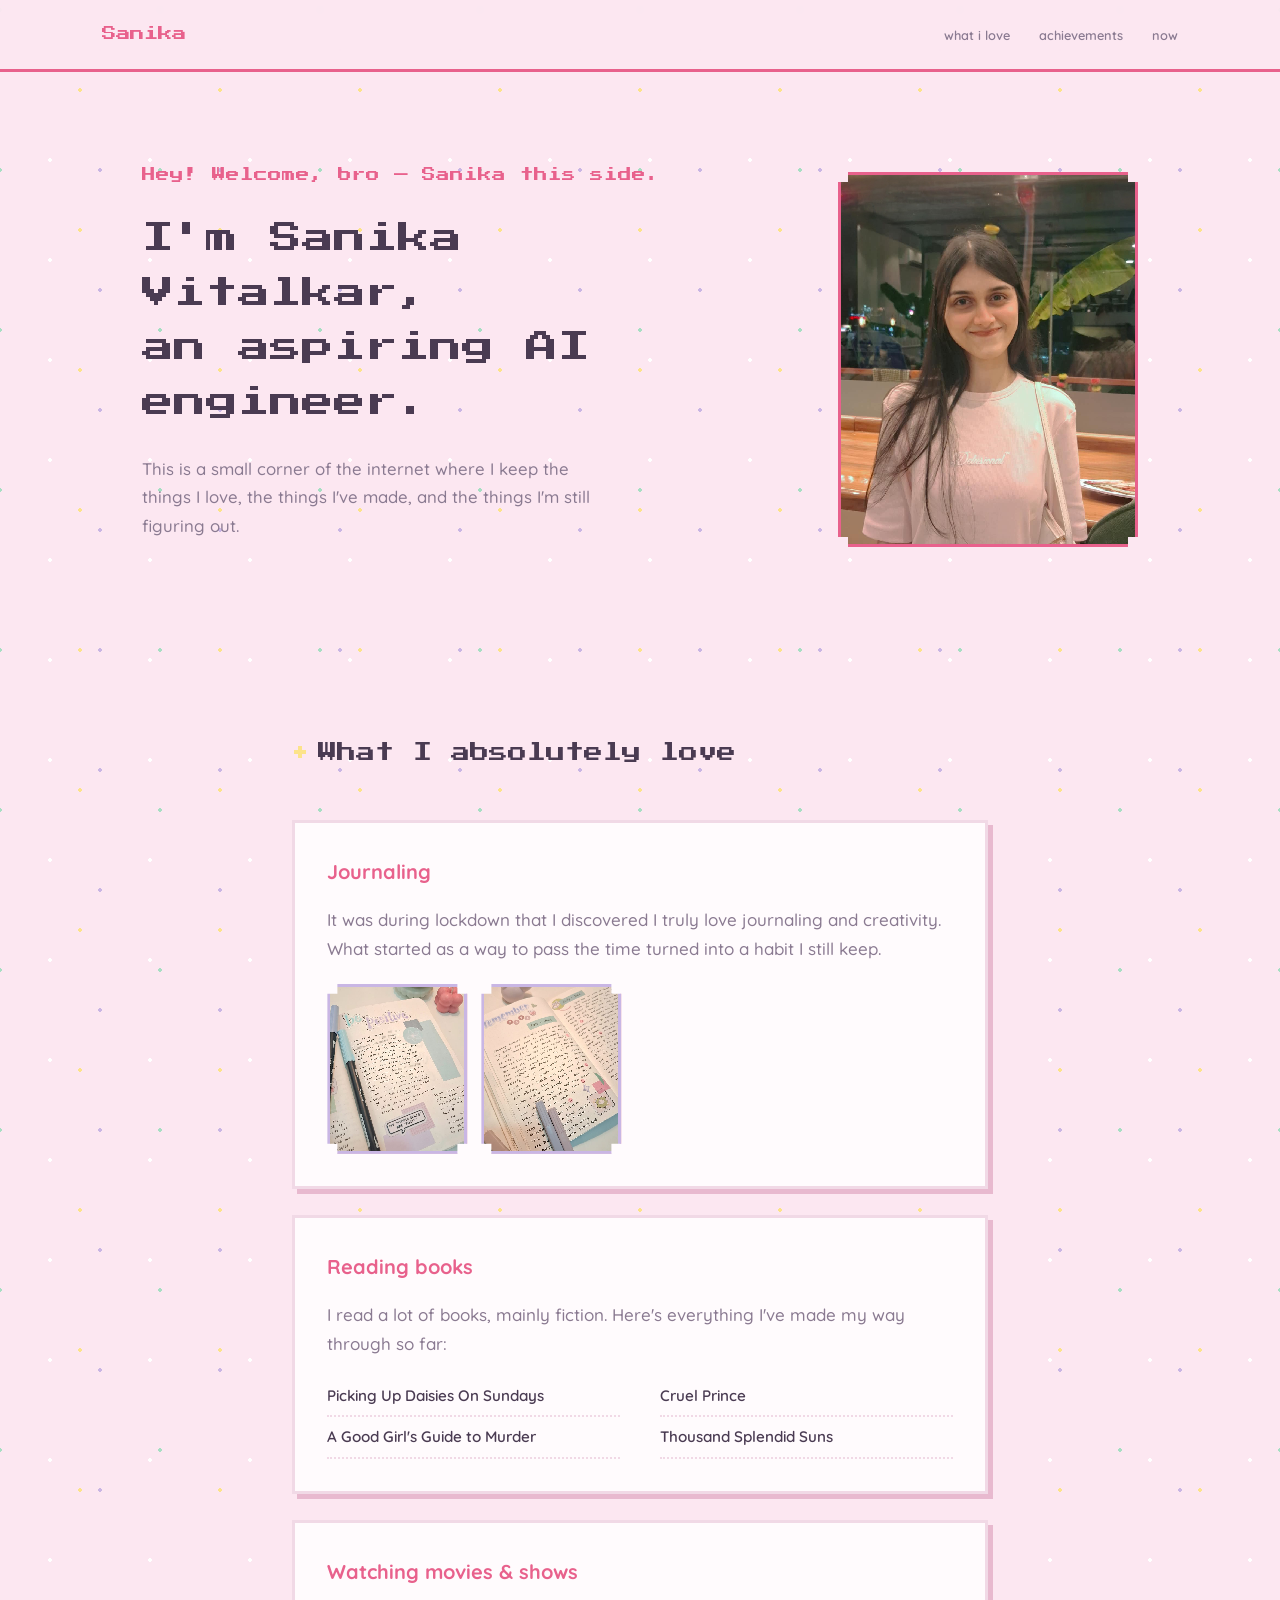
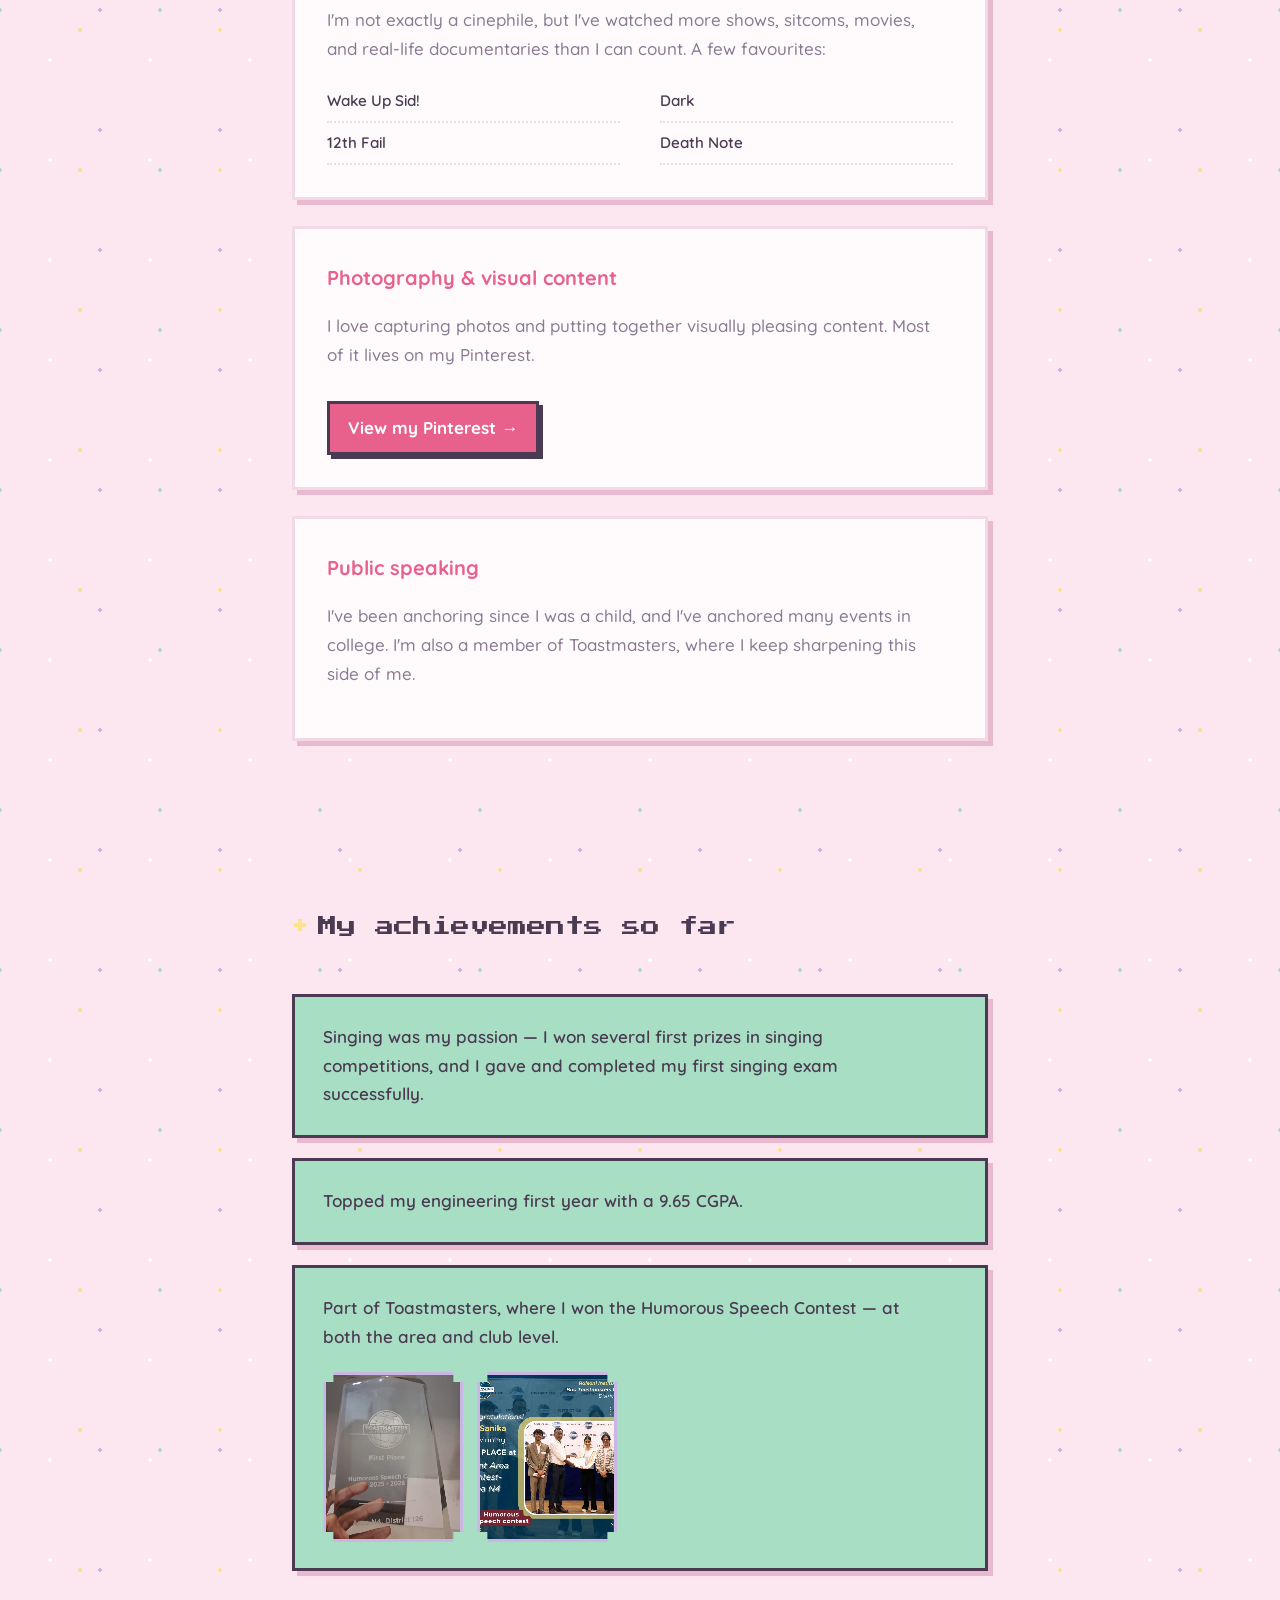
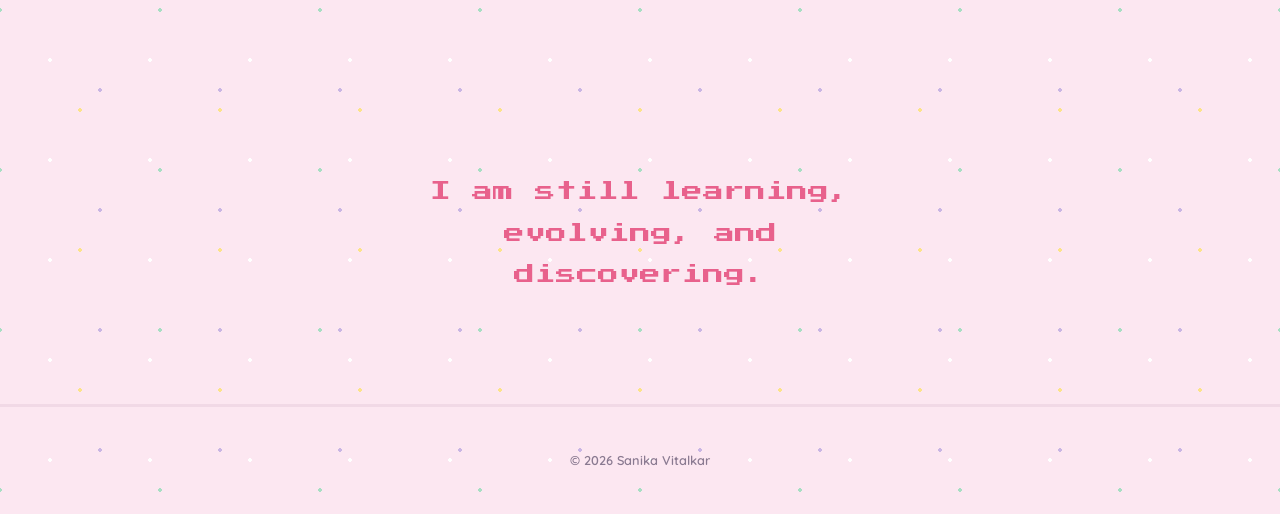
==== commit b5c80943: "Updated Portfolio" ====
--- a/index.html
+++ b/index.html
@@ -41,7 +41,6 @@
     <p>It was during lockdown that I discovered I truly love journaling and creativity. What started as a way to pass the time turned into a habit I still keep.</p>
     <div class="photo-strip">
       <img class="pixel-corners" src="22fb9183c1c4bd786edae18ac4640547.jpg" alt="Journal page">
-      <img class="pixel-corners" src="0760203839155584fd6363f824c3673da.jpg" alt="Journal page">
       <img class="pixel-corners" src="ce2f0ea30c410d60eb3f73f1df9e2f25.jpg" alt="Journal page">
     </div>
   </div>
